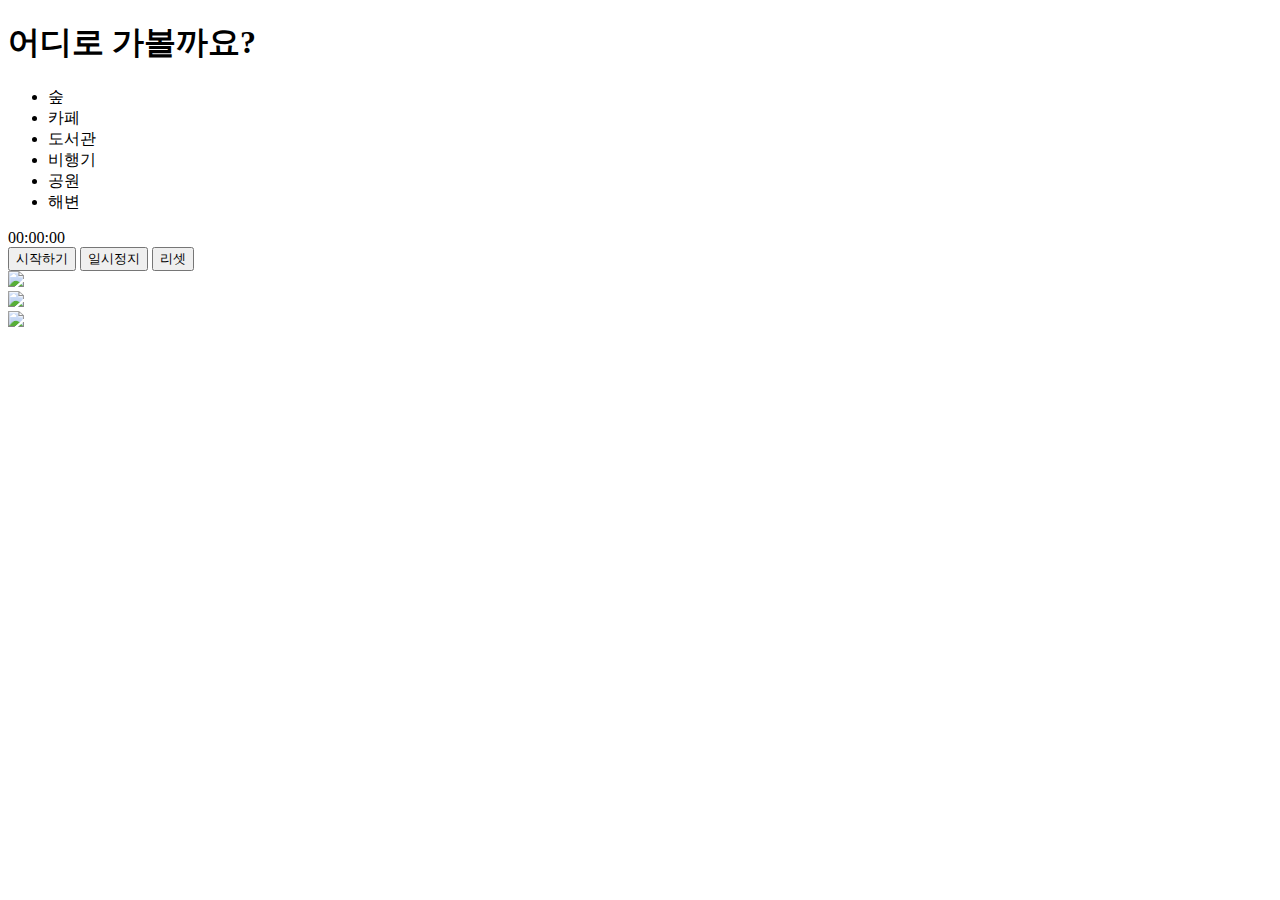
==== index.html @ 31602ffa "chore: Edit asset files" ====
<!DOCTYPE html>
<html lang="ko">
<head>
    <meta charset="UTF-8">
    <meta http-equiv="X-UA-Compatible" content="IE=edge">
    <meta name="viewport" content="width=device-width, initial-scale=1.0">
    <title>Ambient Player</title>
    <link rel="stylesheet" href="style.css">
</head>
<body>
    <div class="container" style="background-image: url('assets/img/img_forest.jpg');">
        <div class="location">
            <h1>어디로 가볼까요?</h1>
            <ul class="option_container">
                <li class="option"><a>숲</a></li>
                <li class="option"><a>카페</a></li>
                <li class="option"><a>도서관</a></li>
                <li class="option"><a>비행기</a></li>
                <li class="option"><a>공원</a></li>
                <li class="option"><a>해변</a></li>
            </ul>
        </div>
        <div class="stopwatch">
            <div class="time">00:00:00</div>
            <div class="time_control">
                <button class="time_start" onclick="startTime()">시작하기</button>
                <span></span>
                <button class="time_pause" onclick="stopTime()">일시정지</button>
                <span></span>
                <button class="time_reset" onclick="resetTime()">리셋</button>
            </div>
        </div>
        <div class="player">
            <div class="toggle_button">
                <div class="pause">
                    <div class="pauseIcon">
                        <img src="assets/icon/icn_pause.svg"/>
                    </div>
                </div>
                <div class="play">
                    <div class="playIcon">
                        <img src="assets/icon/icn_play.svg"/>
                    </div>
                </div>
            </div>
            <div class="stop">
                <div class="stopIcon">
                    <img src="assets/icon/icn_stop.svg"/>
                </div>
            </div>
        </div>
    </div>
    <script src="app.js" type="text/javascript"></script>
</body>
</html>
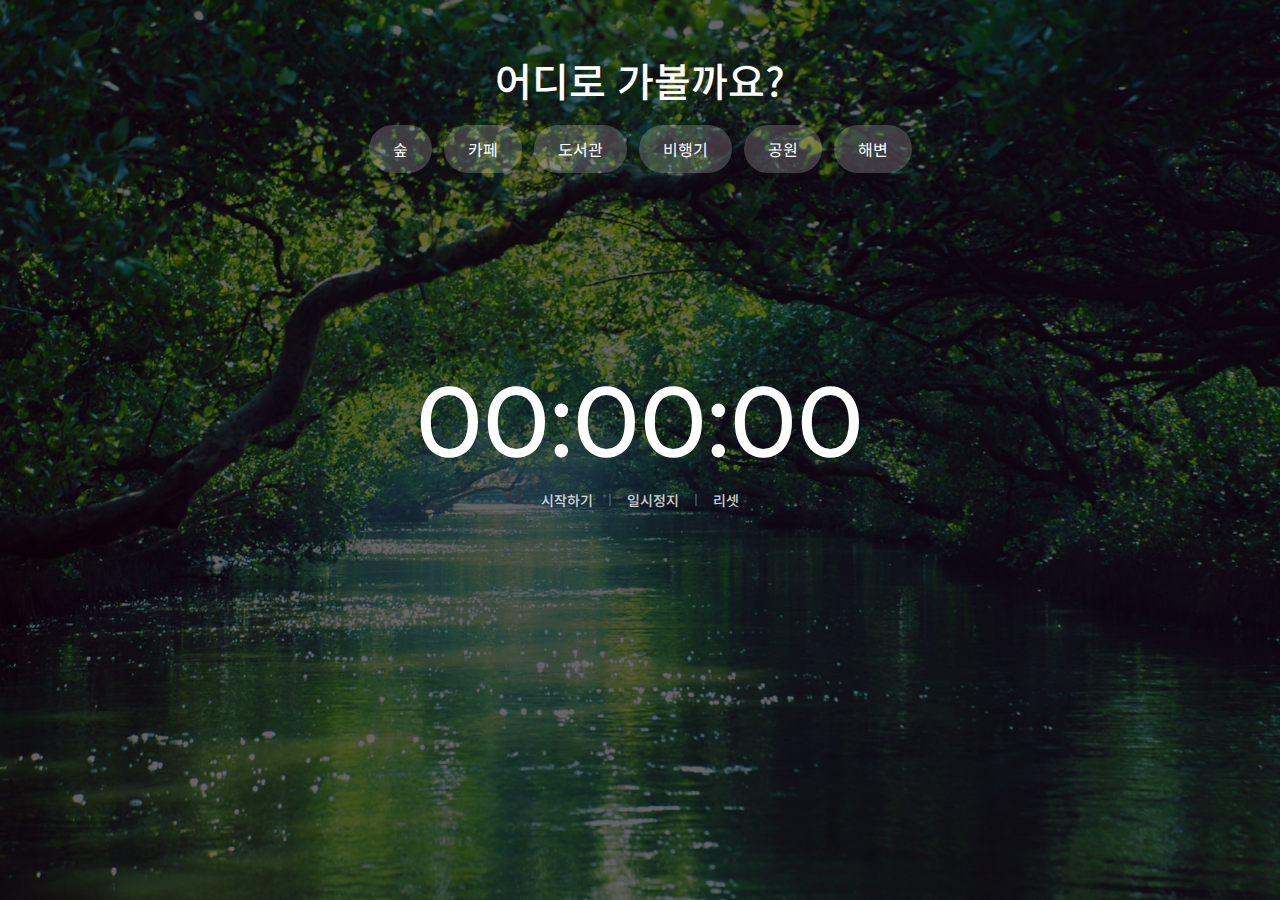
==== commit cdc04164: "chore: Change Directory" ====
--- a/index.html
+++ b/index.html
@@ -5,10 +5,10 @@
     <meta http-equiv="X-UA-Compatible" content="IE=edge">
     <meta name="viewport" content="width=device-width, initial-scale=1.0">
     <title>Ambient Player</title>
-    <link rel="stylesheet" href="style.css">
+    <link rel="stylesheet" href="src/style.css">
 </head>
 <body>
-    <div class="container" style="background-image: url('assets/img/img_forest.jpg');">
+    <div class="container" style="background-image: url('src/assets/img/img_forest.jpg');">
         <div class="location">
             <h1>어디로 가볼까요?</h1>
             <ul class="option_container">
@@ -30,26 +30,28 @@
                 <button class="time_reset" onclick="resetTime()">리셋</button>
             </div>
         </div>
+        <!--
         <div class="player">
             <div class="toggle_button">
                 <div class="pause">
                     <div class="pauseIcon">
-                        <img src="assets/icon/icn_pause.svg"/>
+                        <img src="src/assets/icon/icn_pause.svg"/>
                     </div>
                 </div>
                 <div class="play">
                     <div class="playIcon">
-                        <img src="assets/icon/icn_play.svg"/>
+                        <img src="src/assets/icon/icn_play.svg"/>
                     </div>
                 </div>
             </div>
             <div class="stop">
                 <div class="stopIcon">
-                    <img src="assets/icon/icn_stop.svg"/>
+                    <img src="src/assets/icon/icn_stop.svg"/>
                 </div>
             </div>
         </div>
+        -->
     </div>
-    <script src="app.js" type="text/javascript"></script>
+    <script src="src/app.js" type="text/javascript"></script>
 </body>
 </html>--- a/src/style.css
+++ b/src/style.css
@@ -0,0 +1,159 @@
+@import url('https://fonts.googleapis.com/css2?family=Noto+Sans+KR:wght@400;500;700&display=swap');
+@import url('https://fonts.googleapis.com/css2?family=Montserrat:wght@400;500;600&display=swap');
+
+* {
+    margin: 0;
+    padding: 0;
+    list-style: none;
+}
+body, html, .container {
+    width: 100%;
+    height: 100%;
+}
+.container {
+    background-color: black;
+    background-position: center;
+    background-size: cover;
+    background-repeat: no-repeat;
+}
+
+/* 옵션 선택 */
+.location {
+    padding-top: 4%;
+}
+h1 {
+    font-family: 'Noto Sans KR', sans-serif;
+    text-align: center;
+    color: white;
+    font-size: 40px;
+    font-weight: 500;
+    margin-bottom: 10px;
+}
+.option_container {
+    display: flex;
+    justify-content: center;
+}
+.option_container li {
+    height: 48px;
+    padding: 0 24px;
+    margin: 6px;
+    font-family: 'Noto Sans KR', sans-serif;
+    text-align: center;
+    font-size: 16px;
+    font-weight: 400;
+    border-radius: 24px;
+    background-color: rgba(255, 255, 255, 0.2);
+}
+.option_container li a {
+    line-height: 48px;
+    color: white;
+}
+.option_container li:hover{
+    background-color: white;
+    cursor: pointer;
+}
+.option_container li:hover a{
+    color: black;
+}
+
+/* 스톱워치 */
+.stopwatch {
+    position: absolute;
+    top: 40%;
+    left: 50%;
+    transform: translateX(-50%);
+}
+.time {
+    font-family: 'Montserrat', sans-serif;
+    text-align: center;
+    font-size: 100px;
+    font-weight: 500;
+    color: white;
+}
+.time_control {
+    display: flex;
+    justify-content: center;
+    align-items: center;
+}
+.time_control button {
+    margin: 8px;
+    font-family: 'Noto Sans KR', sans-serif;
+    font-size: 14px;
+    font-weight: 500;
+    border: none;
+    background: none;
+    color: rgba(255, 255, 255, 0.8);
+    cursor: pointer;
+}
+.time_control h3:hover {
+    cursor: pointer;
+    color:white;
+}
+.time_control span {
+    width: 2px;
+    height: 12px;
+    margin: 8px;
+    background-color: rgba(255, 255, 255, 0.2);
+}
+
+/* 오디오 컨트롤  */
+.player {
+    padding: 8px;
+    position: absolute;
+    left: 50%;
+    transform: translateX(-50%);
+    bottom: 4%;
+    display: flex;
+    justify-content: center;
+    align-items: center;
+    background-color: white;
+    border-radius: 80px;
+}
+.toggle_button {
+    width: 64px;
+    height: 64px;
+}
+.play {
+    width: 64px;
+    height: 64px;
+    position: absolute;
+    display: flex;
+    justify-content: center;
+    align-items: center;
+    border-radius: 40px;
+    background-color: #e6e6e6;
+}
+.playIcon img {
+    width: 32px;
+    height: 32px;
+}
+.pause {
+    width: 64px;
+    height: 64px;
+    position: absolute;
+    display: flex;
+    justify-content: center;
+    align-items: center;
+    border-radius: 40px;
+    background-color: #e6e6e6;
+}
+.pauseIcon img {
+    width: 32px;
+    height: 32px;
+}
+.stop {
+    width: 32px;
+    height: 32px;
+    display: flex;
+    justify-content: center;
+    align-items: center;
+    margin-left: 20px;
+    margin-right: 20px;
+}
+.stopIcon img {
+    width: 32px;
+    height: 32px;
+}
+.hide {
+    opacity: 0;
+}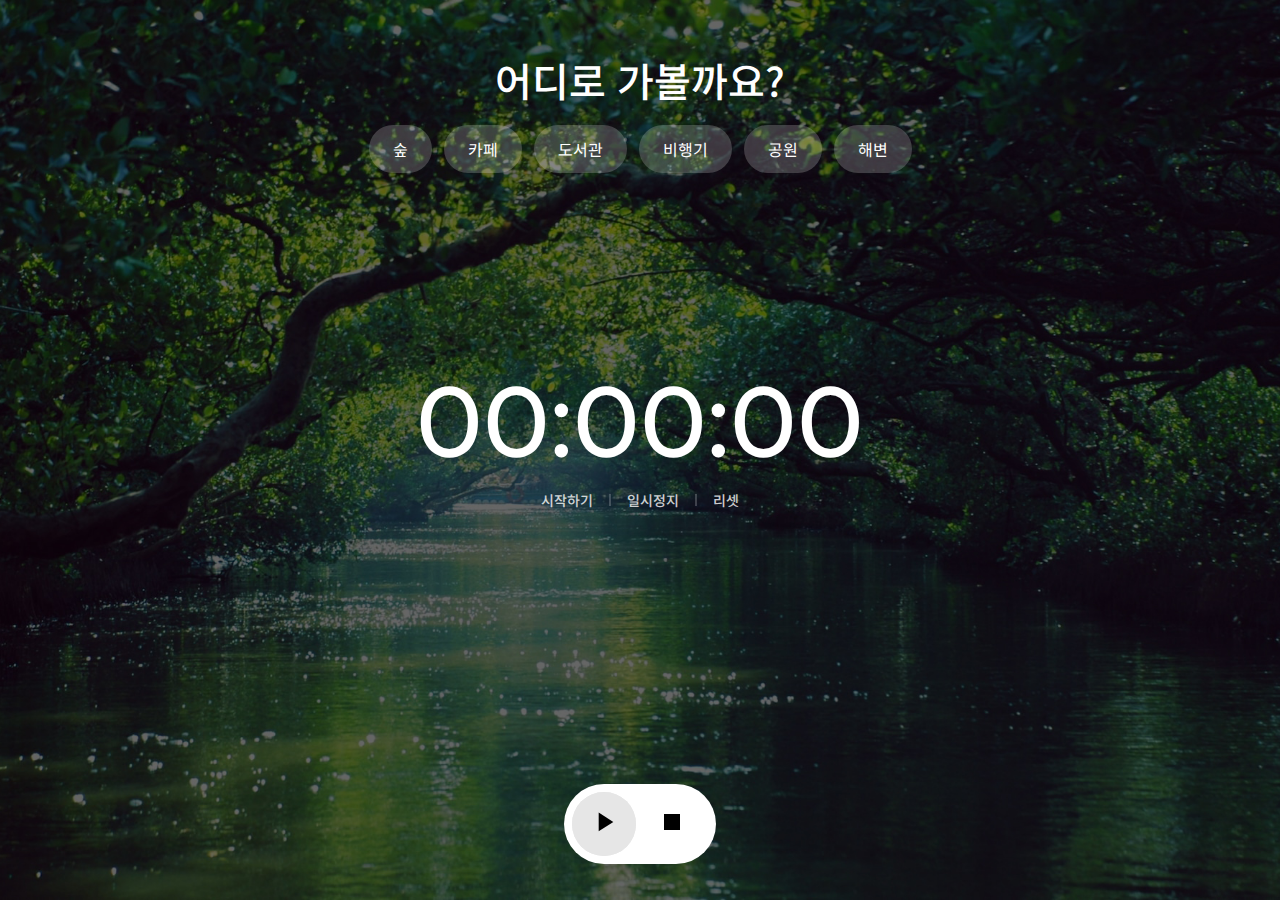
==== commit 4d71e759: "feat: Add Audio Controller" ====
--- a/index.html
+++ b/index.html
@@ -30,7 +30,6 @@
                 <button class="time_reset" onclick="resetTime()">리셋</button>
             </div>
         </div>
-        <!--
         <div class="player">
             <div class="toggle_button">
                 <div class="pause">
@@ -50,7 +49,6 @@
                 </div>
             </div>
         </div>
-        -->
     </div>
     <script src="src/app.js" type="text/javascript"></script>
 </body>
--- a/src/style.css
+++ b/src/style.css
@@ -155,5 +155,5 @@
     height: 32px;
 }
 .hide {
-    opacity: 0;
+    display: none;
 }